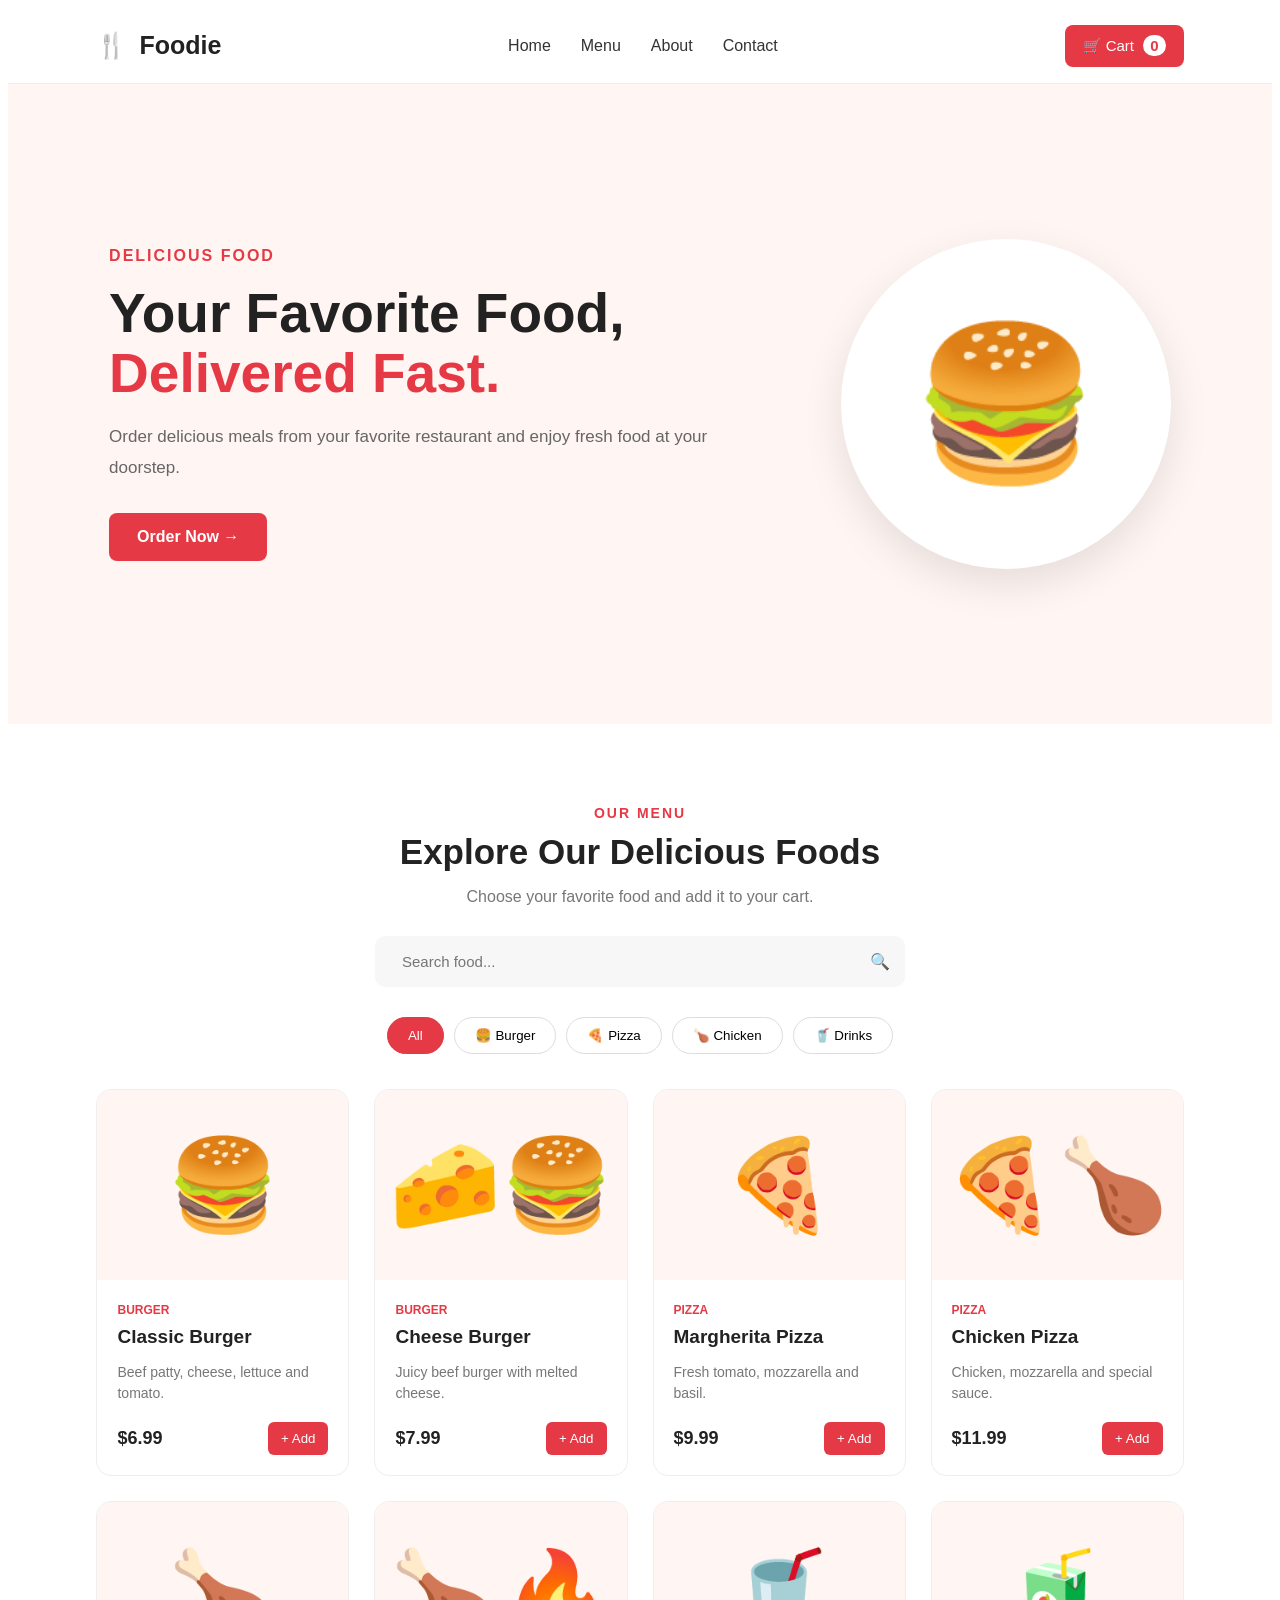
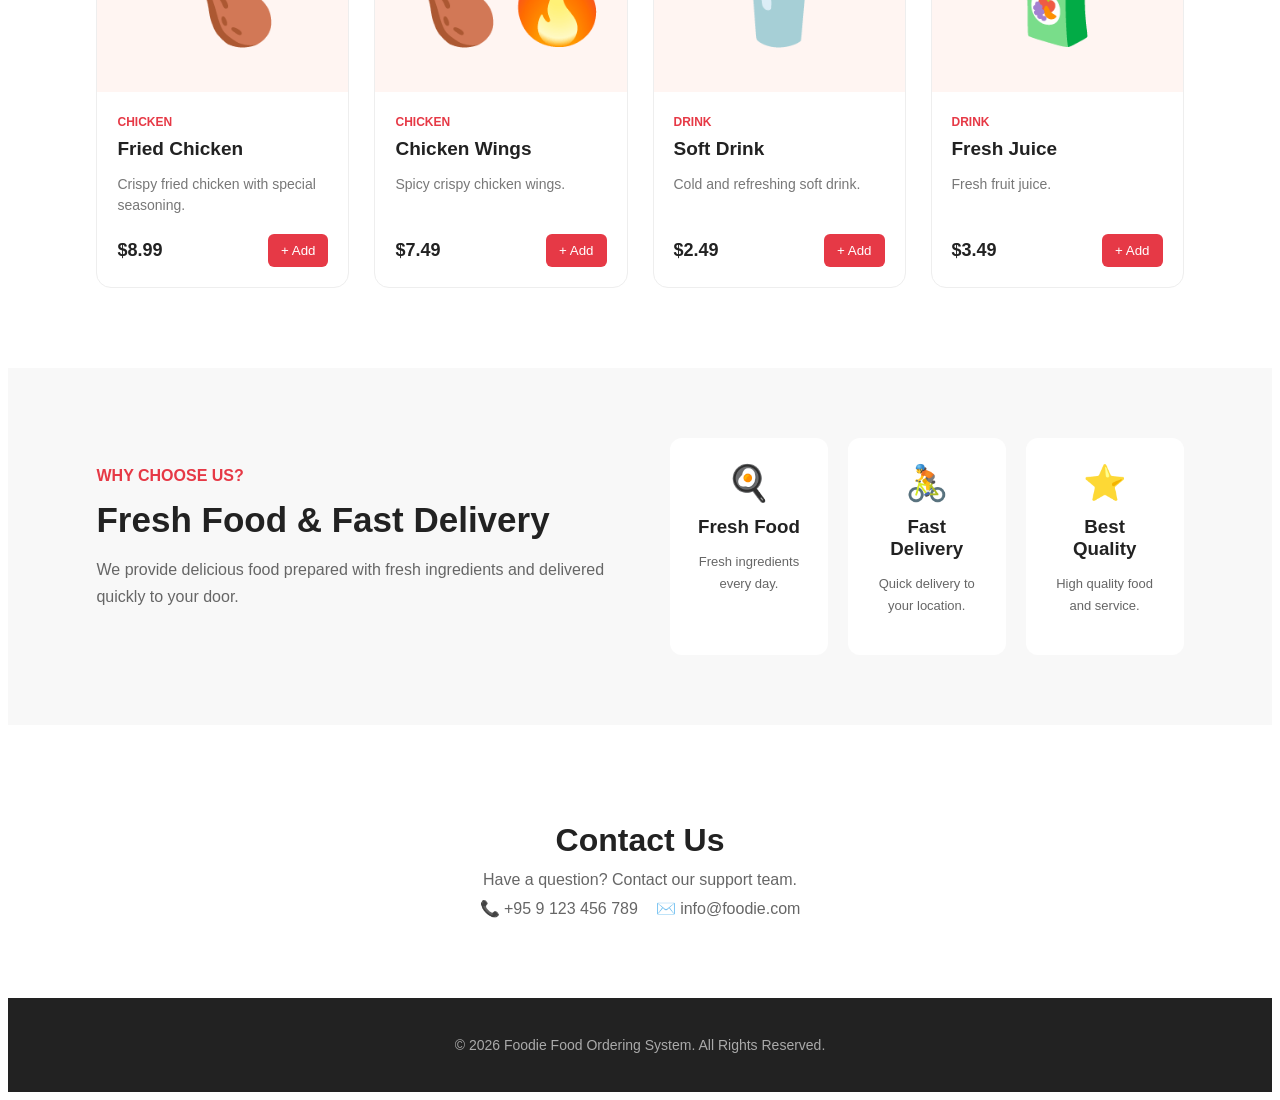
==== index.html @ 7cedf893 "Initial commit" ====
<!DOCTYPE html>
<html lang="en">
<head>
    <meta charset="UTF-8">
    <meta name="viewport" content="width=device-width, initial-scale=1.0">

    <title>Foodie - Food Ordering System</title>

    <link rel="stylesheet" href="style.css">
</head>
<body>

    <!-- ================= HEADER ================= -->
    <header class="header">

        <div class="logo">
            🍴 <span>Foodie</span>
        </div>

        <nav class="nav">
            <a href="#home">Home</a>
            <a href="#menu">Menu</a>
            <a href="#about">About</a>
            <a href="#contact">Contact</a>
        </nav>

        <button class="cart-btn" onclick="openCart()">
            🛒 Cart
            <span id="cart-count">0</span>
        </button>

    </header>


    <!-- ================= HERO ================= -->
    <section class="hero" id="home">

        <div class="hero-content">

            <span class="hero-small-title">
                Delicious Food
            </span>

            <h1>
                Your Favorite Food,
                <span>Delivered Fast.</span>
            </h1>

            <p>
                Order delicious meals from your favorite restaurant
                and enjoy fresh food at your doorstep.
            </p>

            <a href="#menu" class="hero-btn">
                Order Now →
            </a>

        </div>

        <div class="hero-image">
            🍔
        </div>

    </section>


    <!-- ================= MENU ================= -->
    <section class="menu-section" id="menu">

        <div class="section-title">

            <span>OUR MENU</span>

            <h2>
                Explore Our Delicious Foods
            </h2>

            <p>
                Choose your favorite food and add it to your cart.
            </p>

        </div>


        <!-- Search -->
        <div class="search-box">

            <input
                type="text"
                id="search-input"
                placeholder="Search food..."
                onkeyup="searchFood()"
            >

            🔍

        </div>


        <!-- Categories -->
        <div class="categories">

            <button
                class="category-btn active"
                onclick="filterCategory('all', this)">
                All
            </button>

            <button
                class="category-btn"
                onclick="filterCategory('burger', this)">
                🍔 Burger
            </button>

            <button
                class="category-btn"
                onclick="filterCategory('pizza', this)">
                🍕 Pizza
            </button>

            <button
                class="category-btn"
                onclick="filterCategory('chicken', this)">
                🍗 Chicken
            </button>

            <button
                class="category-btn"
                onclick="filterCategory('drink', this)">
                🥤 Drinks
            </button>

        </div>


        <!-- Food Cards -->
        <div class="food-grid" id="food-grid">

            <!-- Burger -->
            <div class="food-card" data-category="burger">

                <div class="food-image">
                    🍔
                </div>

                <div class="food-info">

                    <span class="food-category">
                        Burger
                    </span>

                    <h3>Classic Burger</h3>

                    <p>
                        Beef patty, cheese, lettuce and tomato.
                    </p>

                    <div class="food-bottom">

                        <strong>$6.99</strong>

                        <button
                            onclick="addToCart('Classic Burger', 6.99, '🍔')">
                            + Add
                        </button>

                    </div>

                </div>

            </div>


            <!-- Cheeseburger -->
            <div class="food-card" data-category="burger">

                <div class="food-image">
                    🧀🍔
                </div>

                <div class="food-info">

                    <span class="food-category">
                        Burger
                    </span>

                    <h3>Cheese Burger</h3>

                    <p>
                        Juicy beef burger with melted cheese.
                    </p>

                    <div class="food-bottom">

                        <strong>$7.99</strong>

                        <button
                            onclick="addToCart('Cheese Burger', 7.99, '🧀🍔')">
                            + Add
                        </button>

                    </div>

                </div>

            </div>


            <!-- Pizza -->
            <div class="food-card" data-category="pizza">

                <div class="food-image">
                    🍕
                </div>

                <div class="food-info">

                    <span class="food-category">
                        Pizza
                    </span>

                    <h3>Margherita Pizza</h3>

                    <p>
                        Fresh tomato, mozzarella and basil.
                    </p>

                    <div class="food-bottom">

                        <strong>$9.99</strong>

                        <button
                            onclick="addToCart('Margherita Pizza', 9.99, '🍕')">
                            + Add
                        </button>

                    </div>

                </div>

            </div>


            <!-- Chicken Pizza -->
            <div class="food-card" data-category="pizza">

                <div class="food-image">
                    🍕🍗
                </div>

                <div class="food-info">

                    <span class="food-category">
                        Pizza
                    </span>

                    <h3>Chicken Pizza</h3>

                    <p>
                        Chicken, mozzarella and special sauce.
                    </p>

                    <div class="food-bottom">

                        <strong>$11.99</strong>

                        <button
                            onclick="addToCart('Chicken Pizza', 11.99, '🍕🍗')">
                            + Add
                        </button>

                    </div>

                </div>

            </div>


            <!-- Fried Chicken -->
            <div class="food-card" data-category="chicken">

                <div class="food-image">
                    🍗
                </div>

                <div class="food-info">

                    <span class="food-category">
                        Chicken
                    </span>

                    <h3>Fried Chicken</h3>

                    <p>
                        Crispy fried chicken with special seasoning.
                    </p>

                    <div class="food-bottom">

                        <strong>$8.99</strong>

                        <button
                            onclick="addToCart('Fried Chicken', 8.99, '🍗')">
                            + Add
                        </button>

                    </div>

                </div>

            </div>


            <!-- Chicken Wings -->
            <div class="food-card" data-category="chicken">

                <div class="food-image">
                    🍗🔥
                </div>

                <div class="food-info">

                    <span class="food-category">
                        Chicken
                    </span>

                    <h3>Chicken Wings</h3>

                    <p>
                        Spicy crispy chicken wings.
                    </p>

                    <div class="food-bottom">

                        <strong>$7.49</strong>

                        <button
                            onclick="addToCart('Chicken Wings', 7.49, '🍗🔥')">
                            + Add
                        </button>

                    </div>

                </div>

            </div>


            <!-- Cola -->
            <div class="food-card" data-category="drink">

                <div class="food-image">
                    🥤
                </div>

                <div class="food-info">

                    <span class="food-category">
                        Drink
                    </span>

                    <h3>Soft Drink</h3>

                    <p>
                        Cold and refreshing soft drink.
                    </p>

                    <div class="food-bottom">

                        <strong>$2.49</strong>

                        <button
                            onclick="addToCart('Soft Drink', 2.49, '🥤')">
                            + Add
                        </button>

                    </div>

                </div>

            </div>


            <!-- Juice -->
            <div class="food-card" data-category="drink">

                <div class="food-image">
                    🧃
                </div>

                <div class="food-info">

                    <span class="food-category">
                        Drink
                    </span>

                    <h3>Fresh Juice</h3>

                    <p>
                        Fresh fruit juice.
                    </p>

                    <div class="food-bottom">

                        <strong>$3.49</strong>

                        <button
                            onclick="addToCart('Fresh Juice', 3.49, '🧃')">
                            + Add
                        </button>

                    </div>

                </div>

            </div>

        </div>

    </section>


    <!-- ================= ABOUT ================= -->
    <section class="about" id="about">

        <div>
            <span>WHY CHOOSE US?</span>

            <h2>
                Fresh Food & Fast Delivery
            </h2>

            <p>
                We provide delicious food prepared with fresh
                ingredients and delivered quickly to your door.
            </p>
        </div>

        <div class="features">

            <div>
                <span>🍳</span>
                <h3>Fresh Food</h3>
                <p>Fresh ingredients every day.</p>
            </div>

            <div>
                <span>🚴</span>
                <h3>Fast Delivery</h3>
                <p>Quick delivery to your location.</p>
            </div>

            <div>
                <span>⭐</span>
                <h3>Best Quality</h3>
                <p>High quality food and service.</p>
            </div>

        </div>

    </section>


    <!-- ================= CONTACT ================= -->
    <section class="contact" id="contact">

        <h2>Contact Us</h2>

        <p>
            Have a question? Contact our support team.
        </p>

        <p>
            📞 +95 9 123 456 789
            &nbsp;&nbsp;
            ✉️ info@foodie.com
        </p>

    </section>


    <!-- ================= CART SIDEBAR ================= -->
    <div class="cart-overlay" id="cart-overlay" onclick="closeCart()"></div>

    <aside class="cart-sidebar" id="cart-sidebar">

        <div class="cart-header">

            <h2>🛒 Your Cart</h2>

            <button onclick="closeCart()">
                ✕
            </button>

        </div>


        <div id="cart-items" class="cart-items">

            <div class="empty-cart">
                Your cart is empty.
            </div>

        </div>


        <div class="cart-footer">

            <div class="subtotal">

                <span>Subtotal</span>

                <strong id="cart-total">
                    $0.00
                </strong>

            </div>

            <button
                class="checkout-btn"
                onclick="placeOrder()">
                Place Order
            </button>

        </div>

    </aside>


    <!-- ================= FOOTER ================= -->
    <footer>

        <p>
            © 2026 Foodie Food Ordering System.
            All Rights Reserved.
        </p>

    </footer>


    <script src="script.js"></script>

</body>
</html>
---- style.css ----
```css
* {
    margin: 0;
    padding: 0;
    box-sizing: border-box;
}

html {
    scroll-behavior: smooth;
}

body {
    font-family: Arial, Helvetica, sans-serif;
    background: #fff;
    color: #222;
}


/* ================= HEADER ================= */

.header {
    height: 75px;
    padding: 0 7%;
    display: flex;
    align-items: center;
    justify-content: space-between;
    background: white;
    border-bottom: 1px solid #eee;
    position: sticky;
    top: 0;
    z-index: 100;
}

.logo {
    font-size: 25px;
    font-weight: 700;
}

.logo span {
    margin-left: 5px;
}

.nav {
    display: flex;
    gap: 30px;
}

.nav a {
    text-decoration: none;
    color: #333;
    font-weight: 500;
}

.nav a:hover {
    color: #e63946;
}

.cart-btn {
    border: none;
    background: #e63946;
    color: white;
    padding: 12px 18px;
    border-radius: 8px;
    cursor: pointer;
    font-size: 15px;
}

.cart-btn:hover {
    background: #c92f3c;
}

#cart-count {
    background: white;
    color: #e63946;
    padding: 2px 7px;
    border-radius: 20px;
    margin-left: 5px;
    font-weight: bold;
}


/* ================= HERO ================= */

.hero {
    min-height: 500px;
    padding: 70px 8%;
    display: flex;
    align-items: center;
    justify-content: space-between;
    background: #fff5f2;
}

.hero-content {
    max-width: 600px;
}

.hero-small-title {
    color: #e63946;
    font-weight: bold;
    text-transform: uppercase;
    letter-spacing: 2px;
}

.hero h1 {
    font-size: 55px;
    line-height: 1.1;
    margin: 18px 0;
}

.hero h1 span {
    color: #e63946;
}

.hero p {
    color: #666;
    line-height: 1.8;
    margin-bottom: 30px;
    font-size: 17px;
}

.hero-btn {
    display: inline-block;
    background: #e63946;
    color: white;
    text-decoration: none;
    padding: 15px 28px;
    border-radius: 8px;
    font-weight: bold;
}

.hero-btn:hover {
    background: #c92f3c;
}

.hero-image {
    width: 330px;
    height: 330px;
    border-radius: 50%;
    background: white;
    display: flex;
    align-items: center;
    justify-content: center;
    font-size: 150px;
    box-shadow: 0 15px 40px rgba(0,0,0,0.1);
}


/* ================= MENU ================= */

.menu-section {
    padding: 80px 7%;
}

.section-title {
    text-align: center;
    margin-bottom: 30px;
}

.section-title span {
    color: #e63946;
    font-weight: bold;
    font-size: 14px;
    letter-spacing: 2px;
}

.section-title h2 {
    font-size: 35px;
    margin: 10px 0;
}

.section-title p {
    color: #777;
}


/* Search */

.search-box {
    max-width: 500px;
    margin: 30px auto;
    background: #f7f7f7;
    padding: 5px 15px;
    border-radius: 10px;
    display: flex;
    align-items: center;
}

.search-box input {
    width: 100%;
    border: none;
    outline: none;
    background: transparent;
    padding: 12px;
    font-size: 15px;
}


/* Categories */

.categories {
    display: flex;
    justify-content: center;
    flex-wrap: wrap;
    gap: 10px;
    margin-bottom: 35px;
}

.category-btn {
    border: 1px solid #ddd;
    background: white;
    padding: 10px 20px;
    border-radius: 30px;
    cursor: pointer;
}

.category-btn:hover,
.category-btn.active {
    background: #e63946;
    color: white;
    border-color: #e63946;
}


/* Food Grid */

.food-grid {
    display: grid;
    grid-template-columns: repeat(4, 1fr);
    gap: 25px;
}

.food-card {
    background: white;
    border-radius: 15px;
    overflow: hidden;
    border: 1px solid #eee;
    transition: 0.3s;
}

.food-card:hover {
    transform: translateY(-5px);
    box-shadow: 0 12px 30px rgba(0,0,0,0.1);
}

.food-image {
    height: 190px;
    background: #fff5f2;
    display: flex;
    align-items: center;
    justify-content: center;
    font-size: 90px;
}

.food-info {
    padding: 20px;
}

.food-category {
    font-size: 12px;
    color: #e63946;
    font-weight: bold;
    text-transform: uppercase;
}

.food-info h3 {
    margin: 8px 0;
    font-size: 19px;
}

.food-info p {
    color: #777;
    font-size: 14px;
    line-height: 1.5;
    min-height: 42px;
}

.food-bottom {
    display: flex;
    justify-content: space-between;
    align-items: center;
    margin-top: 18px;
}

.food-bottom strong {
    font-size: 18px;
}

.food-bottom button {
    border: none;
    background: #e63946;
    color: white;
    padding: 9px 13px;
    border-radius: 6px;
    cursor: pointer;
}

.food-bottom button:hover {
    background: #c92f3c;
}


/* ================= ABOUT ================= */

.about {
    background: #f8f8f8;
    padding: 70px 7%;
    display: flex;
    gap: 60px;
    align-items: center;
}

.about > div:first-child {
    flex: 1;
}

.about span {
    color: #e63946;
    font-weight: bold;
}

.about h2 {
    font-size: 35px;
    margin: 15px 0;
}

.about p {
    color: #666;
    line-height: 1.7;
}

.features {
    flex: 1;
    display: flex;
    gap: 20px;
}

.features div {
    background: white;
    padding: 25px;
    border-radius: 12px;
    text-align: center;
    flex: 1;
}

.features span {
    font-size: 35px;
}

.features h3 {
    margin: 12px 0 8px;
}

.features p {
    font-size: 13px;
}


/* ================= CONTACT ================= */

.contact {
    padding: 70px 20px;
    text-align: center;
}

.contact h2 {
    font-size: 32px;
    margin-bottom: 12px;
}

.contact p {
    color: #666;
    margin: 10px 0;
}


/* ================= CART ================= */

.cart-overlay {
    position: fixed;
    inset: 0;
    background: rgba(0,0,0,0.45);
    z-index: 200;
    display: none;
}

.cart-overlay.show {
    display: block;
}

.cart-sidebar {
    position: fixed;
    right: -420px;
    top: 0;
    width: 400px;
    height: 100vh;
    background: white;
    z-index: 201;
    transition: 0.3s;
    display: flex;
    flex-direction: column;
}

.cart-sidebar.open {
    right: 0;
}

.cart-header {
    padding: 20px;
    border-bottom: 1px solid #eee;
    display: flex;
    justify-content: space-between;
    align-items: center;
}

.cart-header button {
    border: none;
    background: transparent;
    font-size: 22px;
    cursor: pointer;
}

.cart-items {
    padding: 20px;
    flex: 1;
    overflow-y: auto;
}

.empty-cart {
    text-align: center;
    color: #888;
    margin-top: 50px;
}

.cart-item {
    display: flex;
    gap: 12px;
    padding: 15px 0;
    border-bottom: 1px solid #eee;
}

.cart-item-image {
    width: 55px;
    height: 55px;
    background: #fff5f2;
    border-radius: 8px;
    display: flex;
    align-items: center;
    justify-content: center;
    font-size: 27px;
}

.cart-item-info {
    flex: 1;
}

.cart-item-info h4 {
    margin-bottom: 5px;
}

.cart-item-info p {
    color: #e63946;
    font-weight: bold;
}

.quantity {
    display: flex;
    align-items: center;
    gap: 8px;
    margin-top: 8px;
}

.quantity button {
    width: 25px;
    height: 25px;
    border: none;
    background: #eee;
    border-radius: 5px;
    cursor: pointer;
}

.remove-btn {
    border: none;
    background: transparent;
    color: #e63946;
    cursor: pointer;
}

.cart-footer {
    padding: 20px;
    border-top: 1px solid #eee;
}

.subtotal {
    display: flex;
    justify-content: space-between;
    font-size: 18px;
    margin-bottom: 15px;
}

.checkout-btn {
    width: 100%;
    padding: 14px;
    border: none;
    background: #e63946;
    color: white;
    border-radius: 8px;
    cursor: pointer;
    font-size: 16px;
    font-weight: bold;
}

.checkout-btn:hover {
    background: #c92f3c;
}


/* ================= FOOTER ================= */

footer {
    background: #222;
    color: #aaa;
    text-align: center;
    padding: 25px;
    font-size: 14px;
}


/* ================= RESPONSIVE ================= */

@media (max-width: 1000px) {

    .food-grid {
        grid-template-columns: repeat(2, 1fr);
    }

    .hero h1 {
        font-size: 45px;
    }

    .features {
        flex-direction: column;
    }
}


@media (max-width: 700px) {

    .header {
        padding: 0 20px;
    }

    .nav {
        display: none;
    }

    .hero {
        flex-direction: column;
        text-align: center;
        gap: 40px;
    }

    .hero h1 {
        font-size: 38px;
    }

    .hero-image {
        width: 220px;
        height: 220px;
        font-size: 100px;
    }

    .food-grid {
        grid-template-columns: 1fr;
    }

    .about {
        flex-direction: column;
    }

    .cart-sidebar {
        width: 100%;
        right: -100%;
    }
}
```
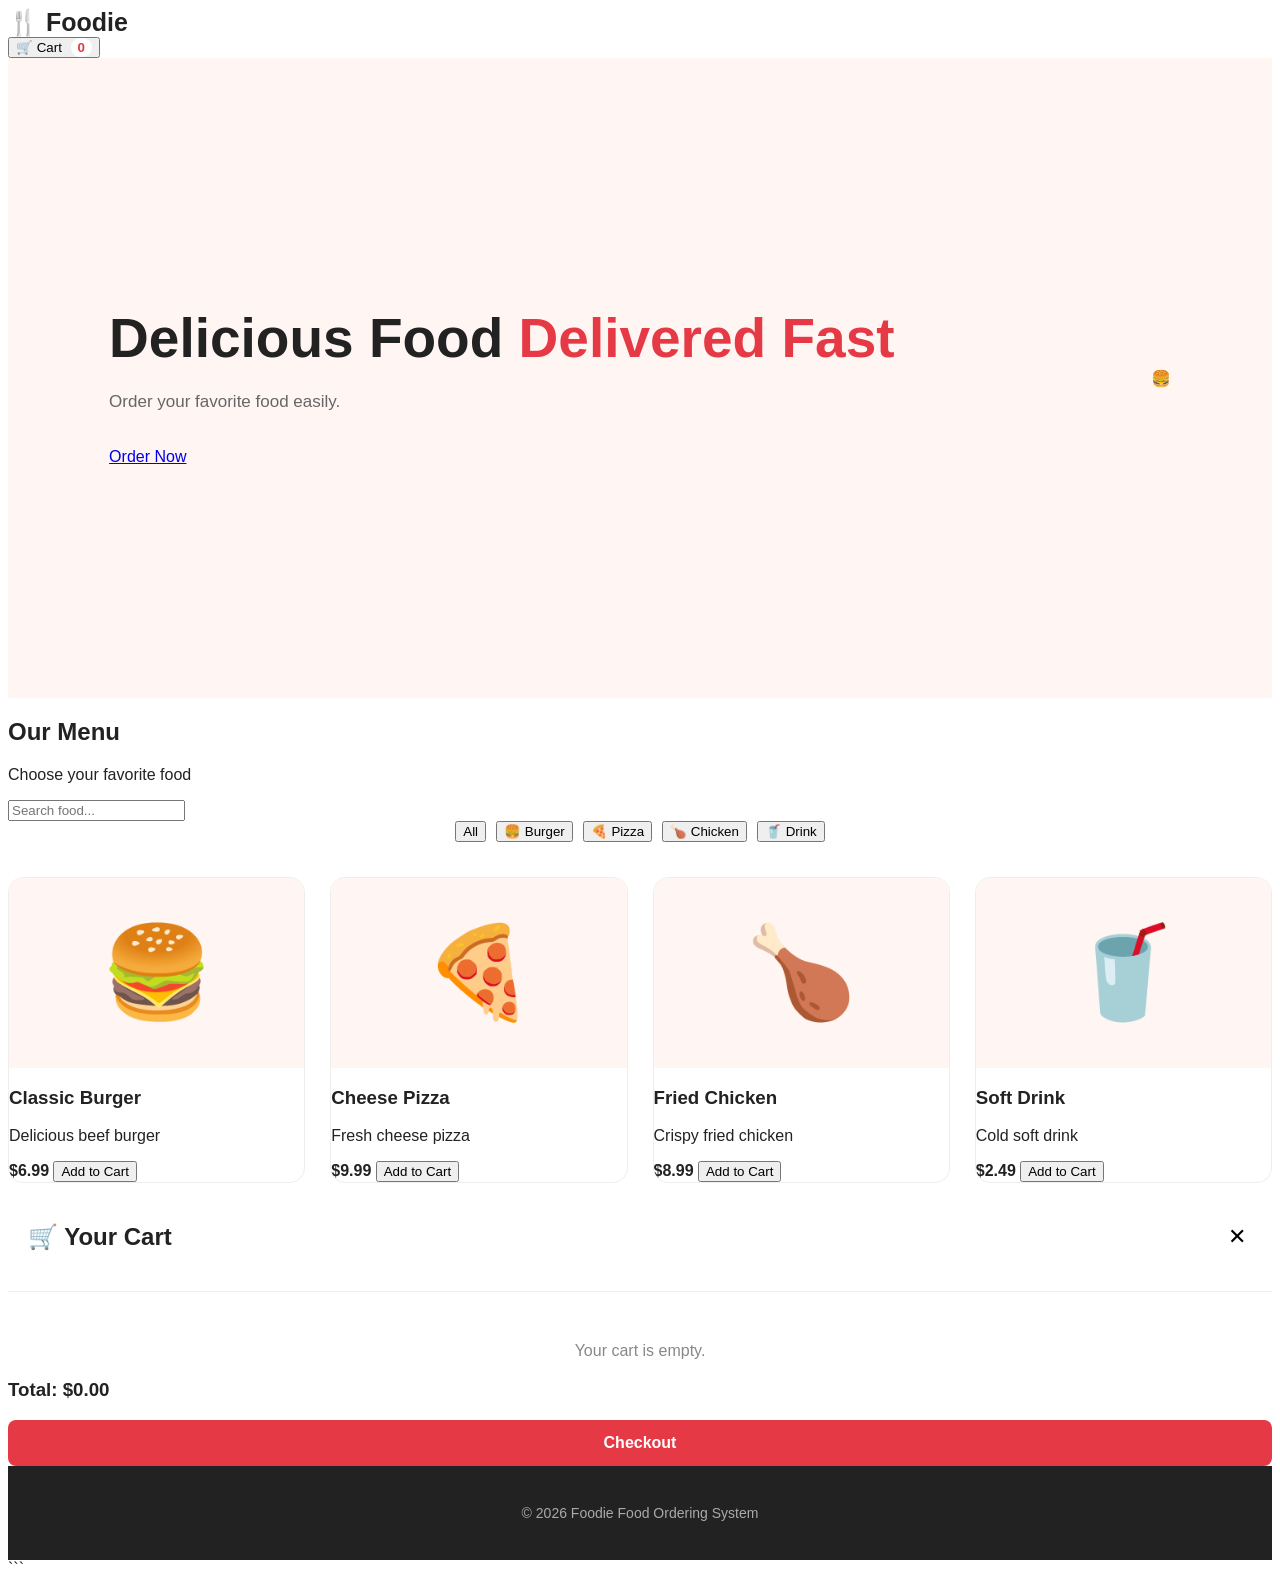
==== commit df3c97e7: "Update project" ====
--- a/index.html
+++ b/index.html
@@ -1,31 +1,29 @@
-
 <!DOCTYPE html>
 <html lang="en">
+
 <head>
+
     <meta charset="UTF-8">
-    <meta name="viewport" content="width=device-width, initial-scale=1.0">
-
-    <title>Foodie - Food Ordering System</title>
+
+    <meta name="viewport"
+          content="width=device-width, initial-scale=1.0">
+
+    <title>Food Ordering System</title>
 
     <link rel="stylesheet" href="style.css">
+
 </head>
+
 <body>
 
-    <!-- ================= HEADER ================= -->
-    <header class="header">
+    <!-- HEADER -->
+    <header>
 
         <div class="logo">
-            🍴 <span>Foodie</span>
-        </div>
-
-        <nav class="nav">
-            <a href="#home">Home</a>
-            <a href="#menu">Menu</a>
-            <a href="#about">About</a>
-            <a href="#contact">Contact</a>
-        </nav>
-
-        <button class="cart-btn" onclick="openCart()">
+            🍴 Foodie
+        </div>
+
+        <button onclick="openCart()">
             🛒 Cart
             <span id="cart-count">0</span>
         </button>
@@ -33,461 +31,238 @@
     </header>
 
 
-    <!-- ================= HERO ================= -->
-    <section class="hero" id="home">
-
-        <div class="hero-content">
-
-            <span class="hero-small-title">
+    <!-- HERO -->
+    <section class="hero">
+
+        <div>
+
+            <h1>
                 Delicious Food
-            </span>
-
-            <h1>
-                Your Favorite Food,
-                <span>Delivered Fast.</span>
+                <span>Delivered Fast</span>
             </h1>
 
             <p>
-                Order delicious meals from your favorite restaurant
-                and enjoy fresh food at your doorstep.
+                Order your favorite food easily.
             </p>
 
-            <a href="#menu" class="hero-btn">
-                Order Now →
+            <a href="#menu">
+                Order Now
             </a>
 
         </div>
 
-        <div class="hero-image">
+        <div class="hero-food">
             🍔
         </div>
 
     </section>
 
 
-    <!-- ================= MENU ================= -->
-    <section class="menu-section" id="menu">
-
-        <div class="section-title">
-
-            <span>OUR MENU</span>
-
-            <h2>
-                Explore Our Delicious Foods
-            </h2>
-
-            <p>
-                Choose your favorite food and add it to your cart.
-            </p>
-
-        </div>
-
-
-        <!-- Search -->
-        <div class="search-box">
-
-            <input
-                type="text"
-                id="search-input"
-                placeholder="Search food..."
-                onkeyup="searchFood()"
-            >
-
-            🔍
-
-        </div>
-
-
-        <!-- Categories -->
+    <!-- MENU -->
+    <section id="menu">
+
+        <h2>Our Menu</h2>
+
+        <p class="subtitle">
+            Choose your favorite food
+        </p>
+
+
+        <!-- SEARCH -->
+        <input
+            type="text"
+            id="search-input"
+            placeholder="Search food..."
+            onkeyup="searchFood()"
+        >
+
+
+        <!-- CATEGORY -->
         <div class="categories">
 
-            <button
-                class="category-btn active"
-                onclick="filterCategory('all', this)">
+            <button onclick="filterFood('all')">
                 All
             </button>
 
-            <button
-                class="category-btn"
-                onclick="filterCategory('burger', this)">
+            <button onclick="filterFood('burger')">
                 🍔 Burger
             </button>
 
-            <button
-                class="category-btn"
-                onclick="filterCategory('pizza', this)">
+            <button onclick="filterFood('pizza')">
                 🍕 Pizza
             </button>
 
-            <button
-                class="category-btn"
-                onclick="filterCategory('chicken', this)">
+            <button onclick="filterFood('chicken')">
                 🍗 Chicken
             </button>
 
-            <button
-                class="category-btn"
-                onclick="filterCategory('drink', this)">
-                🥤 Drinks
-            </button>
-
-        </div>
-
-
-        <!-- Food Cards -->
-        <div class="food-grid" id="food-grid">
-
-            <!-- Burger -->
-            <div class="food-card" data-category="burger">
+            <button onclick="filterFood('drink')">
+                🥤 Drink
+            </button>
+
+        </div>
+
+
+        <!-- FOOD -->
+        <div class="food-grid">
+
+
+            <!-- FOOD 1 -->
+            <div class="food-card"
+                 data-category="burger">
 
                 <div class="food-image">
                     🍔
                 </div>
 
-                <div class="food-info">
-
-                    <span class="food-category">
-                        Burger
-                    </span>
-
-                    <h3>Classic Burger</h3>
-
-                    <p>
-                        Beef patty, cheese, lettuce and tomato.
-                    </p>
-
-                    <div class="food-bottom">
-
-                        <strong>$6.99</strong>
-
-                        <button
-                            onclick="addToCart('Classic Burger', 6.99, '🍔')">
-                            + Add
-                        </button>
-
-                    </div>
-
-                </div>
+                <h3>
+                    Classic Burger
+                </h3>
+
+                <p>
+                    Delicious beef burger
+                </p>
+
+                <strong>
+                    $6.99
+                </strong>
+
+                <button
+                    onclick="addToCart(
+                        'Classic Burger',
+                        6.99,
+                        '🍔'
+                    )">
+
+                    Add to Cart
+
+                </button>
 
             </div>
 
 
-            <!-- Cheeseburger -->
-            <div class="food-card" data-category="burger">
-
-                <div class="food-image">
-                    🧀🍔
-                </div>
-
-                <div class="food-info">
-
-                    <span class="food-category">
-                        Burger
-                    </span>
-
-                    <h3>Cheese Burger</h3>
-
-                    <p>
-                        Juicy beef burger with melted cheese.
-                    </p>
-
-                    <div class="food-bottom">
-
-                        <strong>$7.99</strong>
-
-                        <button
-                            onclick="addToCart('Cheese Burger', 7.99, '🧀🍔')">
-                            + Add
-                        </button>
-
-                    </div>
-
-                </div>
-
-            </div>
-
-
-            <!-- Pizza -->
-            <div class="food-card" data-category="pizza">
+            <!-- FOOD 2 -->
+            <div class="food-card"
+                 data-category="pizza">
 
                 <div class="food-image">
                     🍕
                 </div>
 
-                <div class="food-info">
-
-                    <span class="food-category">
-                        Pizza
-                    </span>
-
-                    <h3>Margherita Pizza</h3>
-
-                    <p>
-                        Fresh tomato, mozzarella and basil.
-                    </p>
-
-                    <div class="food-bottom">
-
-                        <strong>$9.99</strong>
-
-                        <button
-                            onclick="addToCart('Margherita Pizza', 9.99, '🍕')">
-                            + Add
-                        </button>
-
-                    </div>
-
-                </div>
+                <h3>
+                    Cheese Pizza
+                </h3>
+
+                <p>
+                    Fresh cheese pizza
+                </p>
+
+                <strong>
+                    $9.99
+                </strong>
+
+                <button
+                    onclick="addToCart(
+                        'Cheese Pizza',
+                        9.99,
+                        '🍕'
+                    )">
+
+                    Add to Cart
+
+                </button>
 
             </div>
 
 
-            <!-- Chicken Pizza -->
-            <div class="food-card" data-category="pizza">
-
-                <div class="food-image">
-                    🍕🍗
-                </div>
-
-                <div class="food-info">
-
-                    <span class="food-category">
-                        Pizza
-                    </span>
-
-                    <h3>Chicken Pizza</h3>
-
-                    <p>
-                        Chicken, mozzarella and special sauce.
-                    </p>
-
-                    <div class="food-bottom">
-
-                        <strong>$11.99</strong>
-
-                        <button
-                            onclick="addToCart('Chicken Pizza', 11.99, '🍕🍗')">
-                            + Add
-                        </button>
-
-                    </div>
-
-                </div>
-
-            </div>
-
-
-            <!-- Fried Chicken -->
-            <div class="food-card" data-category="chicken">
+            <!-- FOOD 3 -->
+            <div class="food-card"
+                 data-category="chicken">
 
                 <div class="food-image">
                     🍗
                 </div>
 
-                <div class="food-info">
-
-                    <span class="food-category">
-                        Chicken
-                    </span>
-
-                    <h3>Fried Chicken</h3>
-
-                    <p>
-                        Crispy fried chicken with special seasoning.
-                    </p>
-
-                    <div class="food-bottom">
-
-                        <strong>$8.99</strong>
-
-                        <button
-                            onclick="addToCart('Fried Chicken', 8.99, '🍗')">
-                            + Add
-                        </button>
-
-                    </div>
-
-                </div>
+                <h3>
+                    Fried Chicken
+                </h3>
+
+                <p>
+                    Crispy fried chicken
+                </p>
+
+                <strong>
+                    $8.99
+                </strong>
+
+                <button
+                    onclick="addToCart(
+                        'Fried Chicken',
+                        8.99,
+                        '🍗'
+                    )">
+
+                    Add to Cart
+
+                </button>
 
             </div>
 
 
-            <!-- Chicken Wings -->
-            <div class="food-card" data-category="chicken">
-
-                <div class="food-image">
-                    🍗🔥
-                </div>
-
-                <div class="food-info">
-
-                    <span class="food-category">
-                        Chicken
-                    </span>
-
-                    <h3>Chicken Wings</h3>
-
-                    <p>
-                        Spicy crispy chicken wings.
-                    </p>
-
-                    <div class="food-bottom">
-
-                        <strong>$7.49</strong>
-
-                        <button
-                            onclick="addToCart('Chicken Wings', 7.49, '🍗🔥')">
-                            + Add
-                        </button>
-
-                    </div>
-
-                </div>
-
-            </div>
-
-
-            <!-- Cola -->
-            <div class="food-card" data-category="drink">
+            <!-- FOOD 4 -->
+            <div class="food-card"
+                 data-category="drink">
 
                 <div class="food-image">
                     🥤
                 </div>
 
-                <div class="food-info">
-
-                    <span class="food-category">
-                        Drink
-                    </span>
-
-                    <h3>Soft Drink</h3>
-
-                    <p>
-                        Cold and refreshing soft drink.
-                    </p>
-
-                    <div class="food-bottom">
-
-                        <strong>$2.49</strong>
-
-                        <button
-                            onclick="addToCart('Soft Drink', 2.49, '🥤')">
-                            + Add
-                        </button>
-
-                    </div>
-
-                </div>
+                <h3>
+                    Soft Drink
+                </h3>
+
+                <p>
+                    Cold soft drink
+                </p>
+
+                <strong>
+                    $2.49
+                </strong>
+
+                <button
+                    onclick="addToCart(
+                        'Soft Drink',
+                        2.49,
+                        '🥤'
+                    )">
+
+                    Add to Cart
+
+                </button>
 
             </div>
 
-
-            <!-- Juice -->
-            <div class="food-card" data-category="drink">
-
-                <div class="food-image">
-                    🧃
-                </div>
-
-                <div class="food-info">
-
-                    <span class="food-category">
-                        Drink
-                    </span>
-
-                    <h3>Fresh Juice</h3>
-
-                    <p>
-                        Fresh fruit juice.
-                    </p>
-
-                    <div class="food-bottom">
-
-                        <strong>$3.49</strong>
-
-                        <button
-                            onclick="addToCart('Fresh Juice', 3.49, '🧃')">
-                            + Add
-                        </button>
-
-                    </div>
-
-                </div>
-
-            </div>
-
         </div>
 
     </section>
 
 
-    <!-- ================= ABOUT ================= -->
-    <section class="about" id="about">
-
-        <div>
-            <span>WHY CHOOSE US?</span>
+    <!-- CART OVERLAY -->
+
+    <div id="cart-overlay"
+         onclick="closeCart()">
+    </div>
+
+
+    <!-- CART -->
+
+    <div id="cart-sidebar">
+
+        <div class="cart-header">
 
             <h2>
-                Fresh Food & Fast Delivery
+                🛒 Your Cart
             </h2>
-
-            <p>
-                We provide delicious food prepared with fresh
-                ingredients and delivered quickly to your door.
-            </p>
-        </div>
-
-        <div class="features">
-
-            <div>
-                <span>🍳</span>
-                <h3>Fresh Food</h3>
-                <p>Fresh ingredients every day.</p>
-            </div>
-
-            <div>
-                <span>🚴</span>
-                <h3>Fast Delivery</h3>
-                <p>Quick delivery to your location.</p>
-            </div>
-
-            <div>
-                <span>⭐</span>
-                <h3>Best Quality</h3>
-                <p>High quality food and service.</p>
-            </div>
-
-        </div>
-
-    </section>
-
-
-    <!-- ================= CONTACT ================= -->
-    <section class="contact" id="contact">
-
-        <h2>Contact Us</h2>
-
-        <p>
-            Have a question? Contact our support team.
-        </p>
-
-        <p>
-            📞 +95 9 123 456 789
-            &nbsp;&nbsp;
-            ✉️ info@foodie.com
-        </p>
-
-    </section>
-
-
-    <!-- ================= CART SIDEBAR ================= -->
-    <div class="cart-overlay" id="cart-overlay" onclick="closeCart()"></div>
-
-    <aside class="cart-sidebar" id="cart-sidebar">
-
-        <div class="cart-header">
-
-            <h2>🛒 Your Cart</h2>
 
             <button onclick="closeCart()">
                 ✕
@@ -496,44 +271,41 @@
         </div>
 
 
-        <div id="cart-items" class="cart-items">
-
-            <div class="empty-cart">
+        <div id="cart-items">
+
+            <p class="empty-cart">
                 Your cart is empty.
-            </div>
-
-        </div>
-
-
-        <div class="cart-footer">
-
-            <div class="subtotal">
-
-                <span>Subtotal</span>
-
-                <strong id="cart-total">
+            </p>
+
+        </div>
+
+
+        <div class="cart-bottom">
+
+            <h3>
+                Total:
+                <span id="cart-total">
                     $0.00
-                </strong>
-
-            </div>
+                </span>
+            </h3>
 
             <button
                 class="checkout-btn"
-                onclick="placeOrder()">
-                Place Order
-            </button>
-
-        </div>
-
-    </aside>
-
-
-    <!-- ================= FOOTER ================= -->
+                onclick="goToCheckout()">
+
+                Checkout
+
+            </button>
+
+        </div>
+
+    </div>
+
+
     <footer>
 
         <p>
-            © 2026 Foodie Food Ordering System.
-            All Rights Reserved.
+            © 2026 Foodie Food Ordering System
         </p>
 
     </footer>
@@ -542,5 +314,6 @@
     <script src="script.js"></script>
 
 </body>
+
 </html>
-
+```
